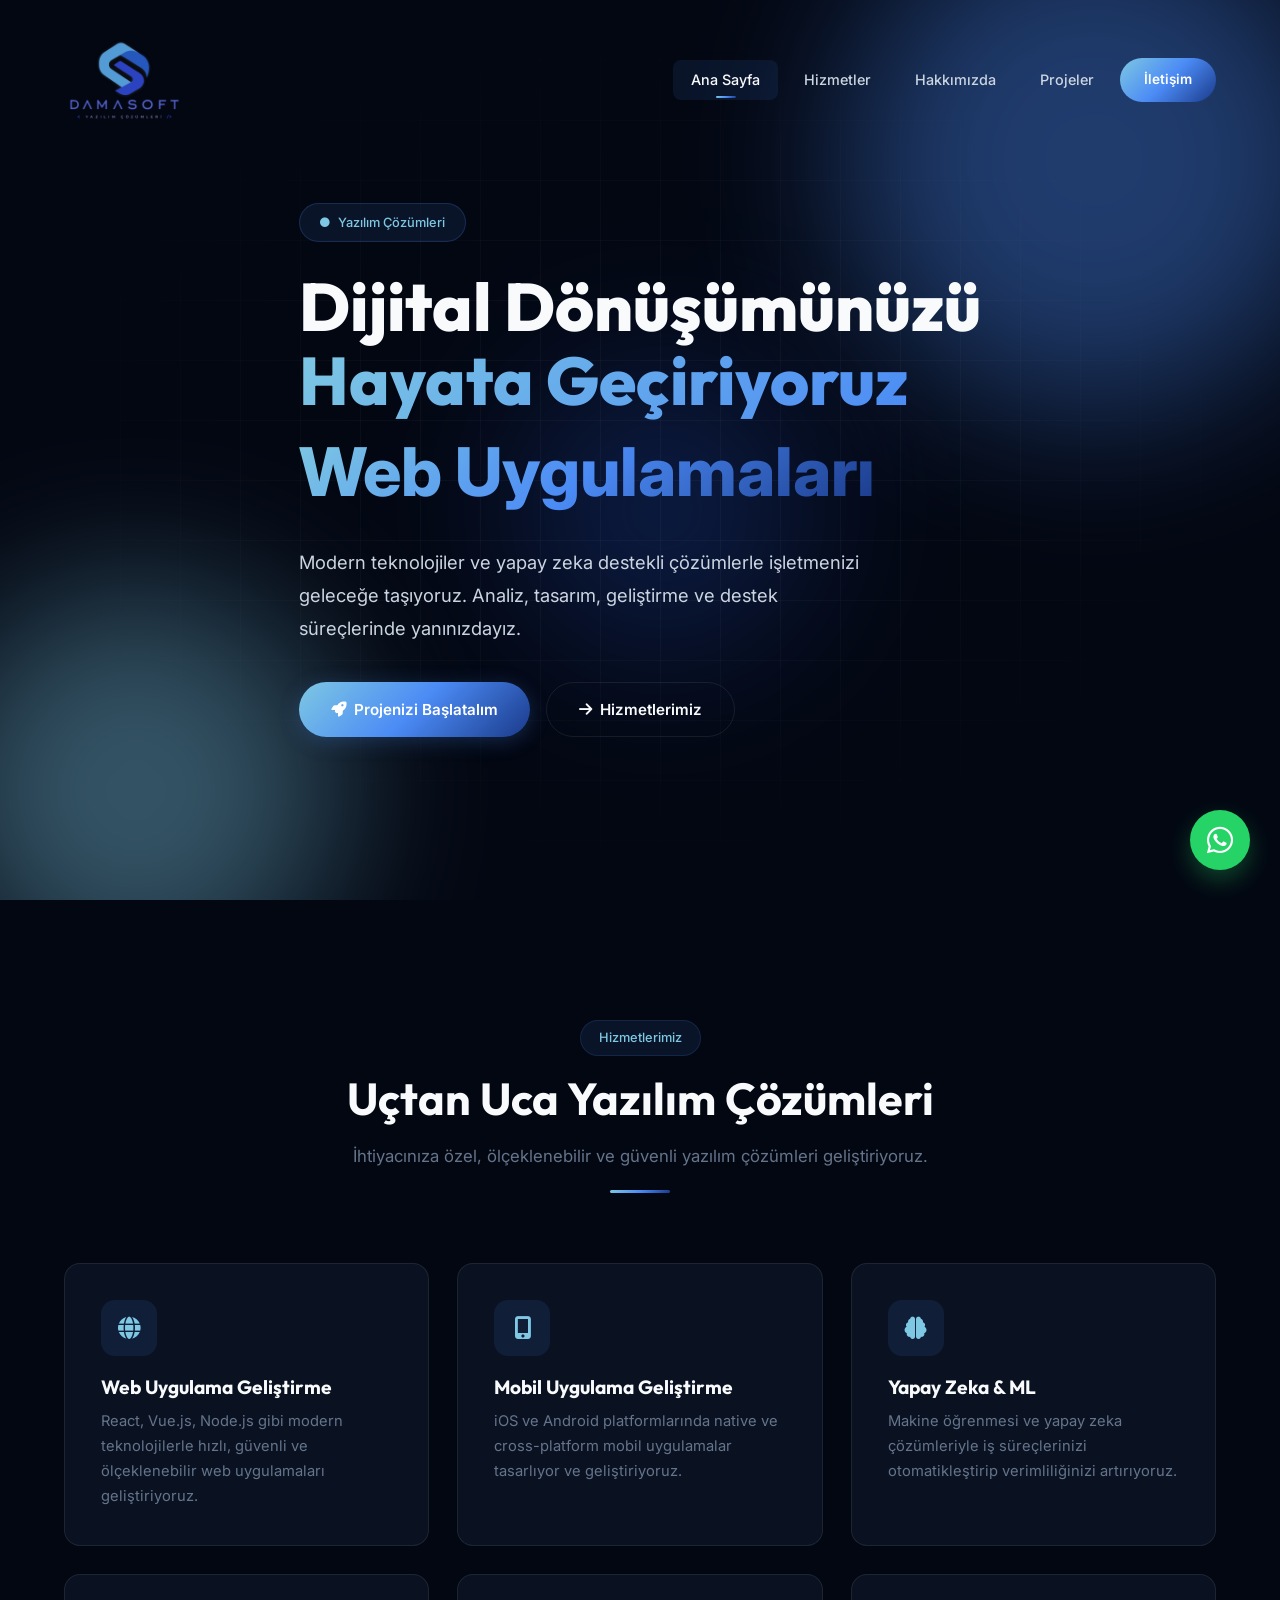
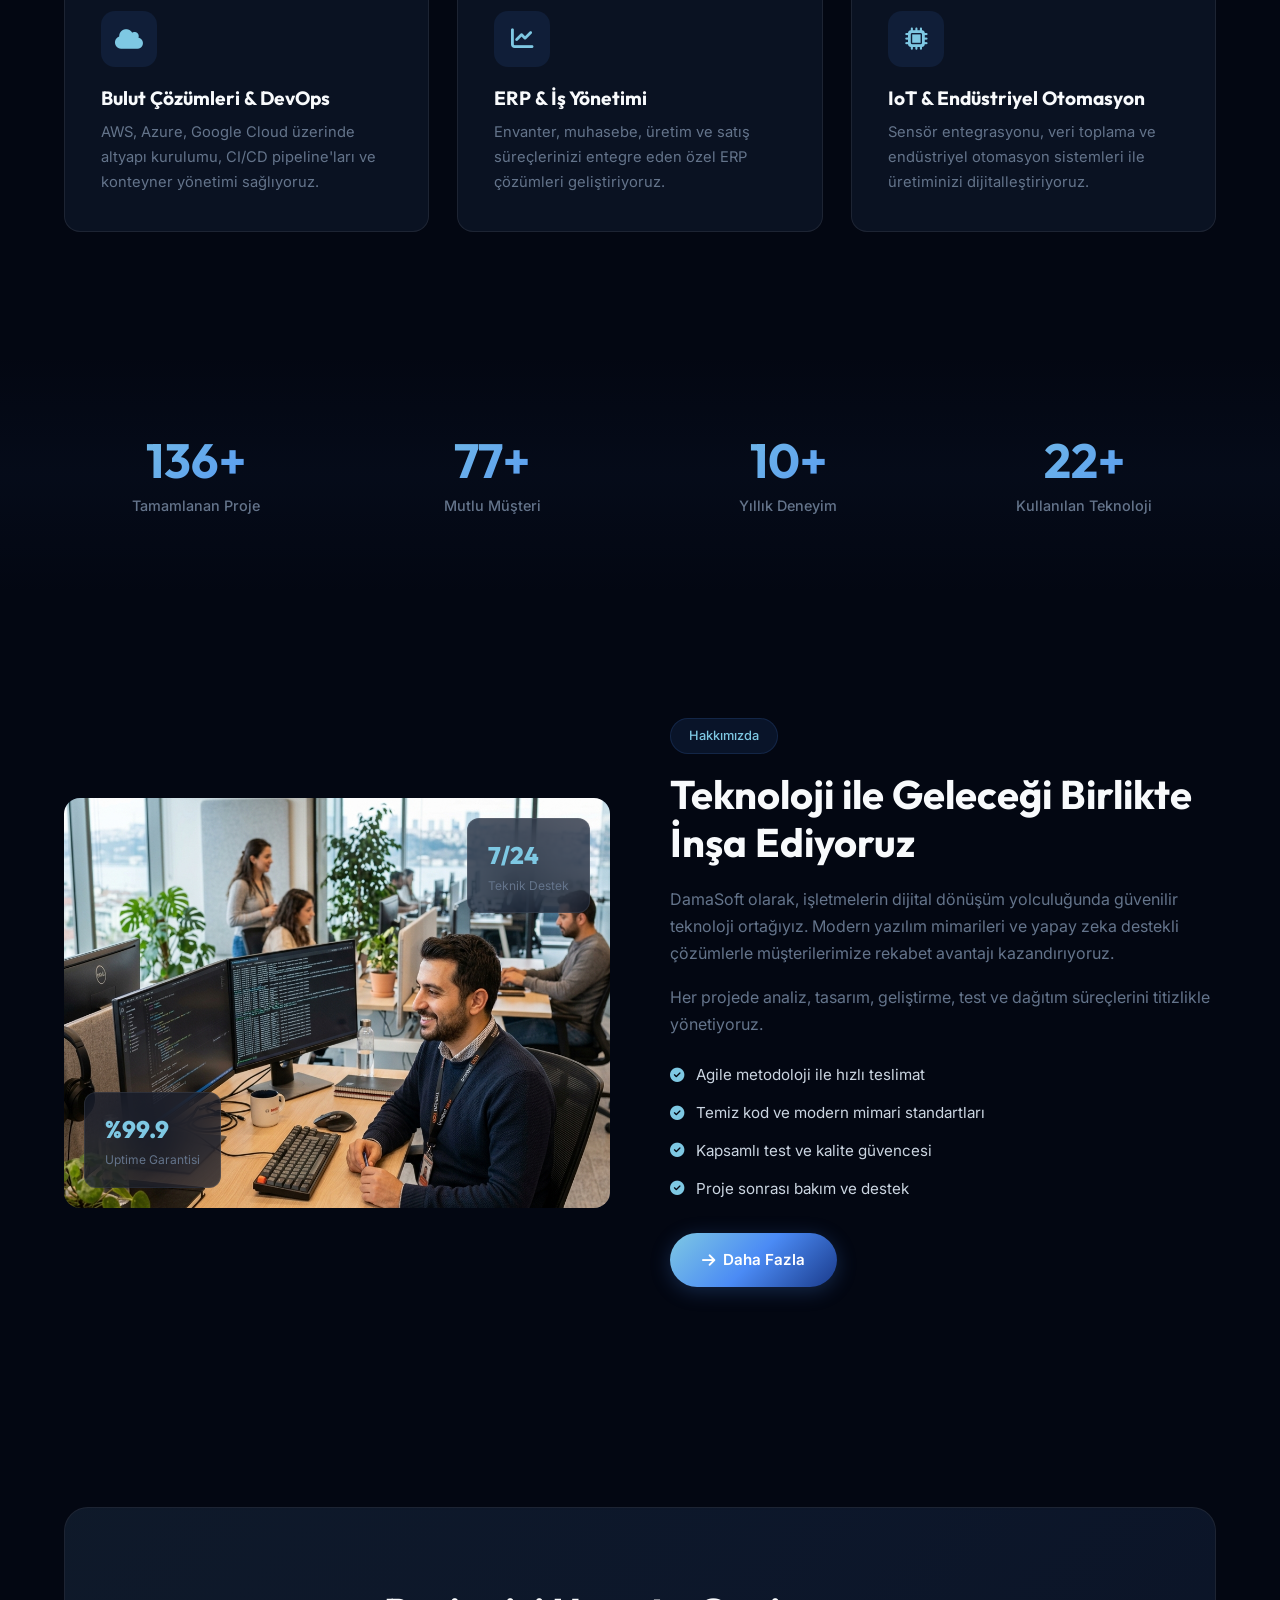
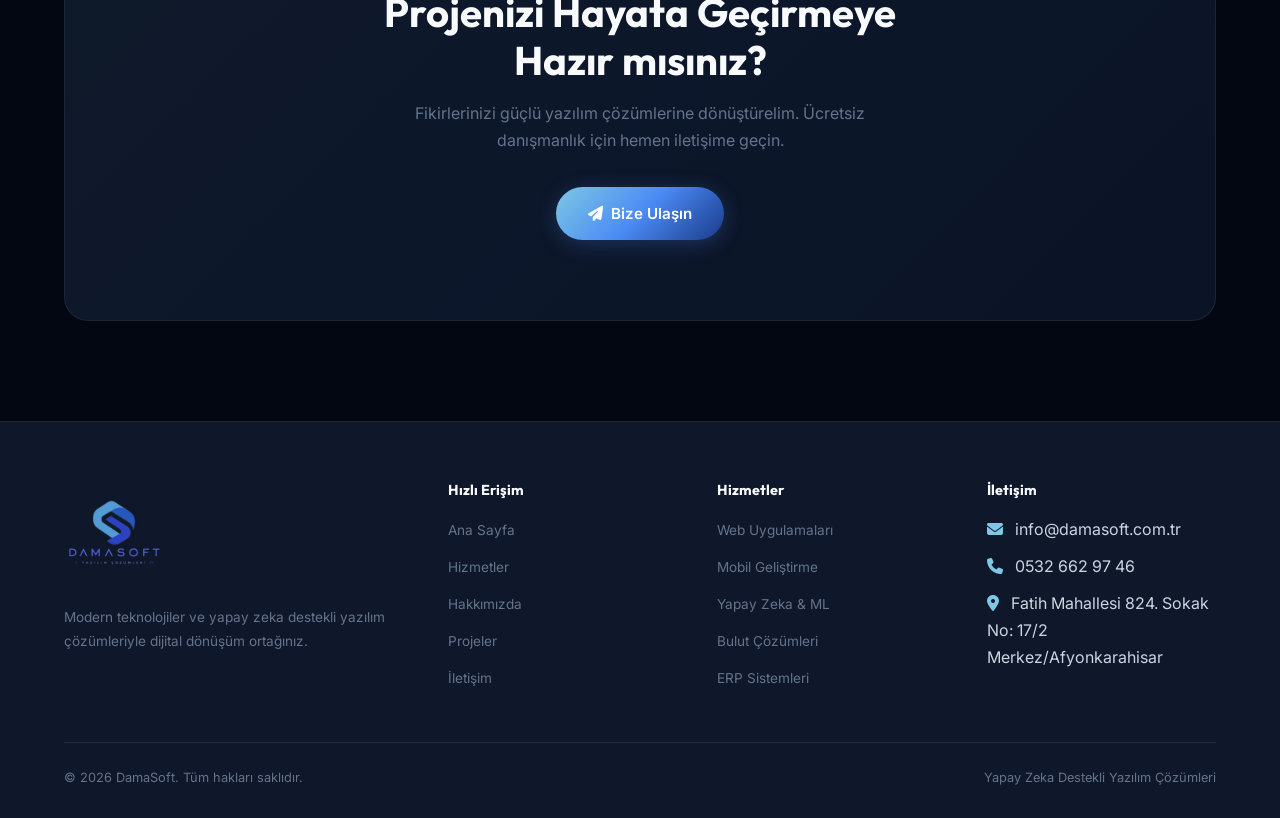
==== index.html @ 5e9725b7 "Initial commit: DamaSoft Website" ====
<!DOCTYPE html>
<html lang="tr">
<head>
  <meta charset="UTF-8">
  <meta name="viewport" content="width=device-width, initial-scale=1.0">
  <title>DamaSoft - Yazılım Çözümleri | Dijital Dönüşüm Ortağınız</title>
  <meta name="description" content="DamaSoft, web uygulamaları, mobil çözümler, yapay zeka ve bulut sistemleri alanlarında profesyonel yazılım hizmetleri sunar.">
  <meta property="og:title" content="DamaSoft - Yazılım Çözümleri">
  <meta property="og:description" content="Dijital dönüşümünüzü güçlü yazılım çözümleriyle hayata geçiriyoruz.">
  <meta property="og:type" content="website">
  <meta property="og:url" content="https://www.damasoft.com.tr">
  <link rel="icon" href="assets/img/logo.png" type="image/png">
  <link rel="stylesheet" href="https://cdnjs.cloudflare.com/ajax/libs/font-awesome/6.5.0/css/all.min.css">
  <link rel="stylesheet" href="css/style.css">
</head>
<body>

<!-- Preloader -->
<div class="preloader">
  <img src="assets/img/logo.png" alt="DamaSoft">
</div>

<!-- Navbar -->
<nav class="navbar" id="navbar">
  <div class="nav-container">
    <a href="index.html" class="nav-logo"><img src="assets/img/logo.png" alt="DamaSoft Logo"></a>
    <div class="nav-menu" id="nav-menu">
      <a href="index.html" class="nav-link active">Ana Sayfa</a>
      <a href="hizmetler.html" class="nav-link">Hizmetler</a>
      <a href="hakkimizda.html" class="nav-link">Hakkımızda</a>
      <a href="projeler.html" class="nav-link">Projeler</a>
      <a href="iletisim.html" class="nav-link nav-cta">İletişim</a>
    </div>
    <button class="nav-toggle" id="nav-toggle" aria-label="Menü"><span></span><span></span><span></span></button>
  </div>
</nav>

<!-- Hero Section -->
<section class="hero" id="hero">
  <div class="hero-bg">
    <div class="hero-orb hero-orb-1"></div>
    <div class="hero-orb hero-orb-2"></div>
    <div class="hero-orb hero-orb-3"></div>
    <div class="hero-grid"></div>
  </div>
  <div class="container">
    <div class="hero-content">
      <div class="hero-badge"><i class="fas fa-circle"></i> Yazılım Çözümleri</div>
      <h1>Dijital Dönüşümünüzü<br><span class="gradient-text">Hayata Geçiriyoruz</span></h1>
      <div class="typing-wrapper">
        <span class="typing-text"></span><span style="border-right:2px solid var(--brand-200);animation:blink 1s infinite;padding-right:2px"></span>
      </div>
      <p>Modern teknolojiler ve yapay zeka destekli çözümlerle işletmenizi geleceğe taşıyoruz. Analiz, tasarım, geliştirme ve destek süreçlerinde yanınızdayız.</p>
      <div class="hero-buttons">
        <a href="iletisim.html" class="btn btn-primary"><i class="fas fa-rocket"></i> Projenizi Başlatalım</a>
        <a href="hizmetler.html" class="btn btn-outline"><i class="fas fa-arrow-right"></i> Hizmetlerimiz</a>
      </div>
    </div>
  </div>
</section>

<!-- Services Section -->
<section class="section" id="services">
  <div class="container">
    <div class="section-header reveal">
      <span class="section-badge">Hizmetlerimiz</span>
      <h2>Uçtan Uca Yazılım Çözümleri</h2>
      <p>İhtiyacınıza özel, ölçeklenebilir ve güvenli yazılım çözümleri geliştiriyoruz.</p>
      <div class="section-line"></div>
    </div>
    <div class="services-grid">
      <div class="card reveal stagger-1">
        <div class="card-icon"><i class="fas fa-globe"></i></div>
        <h3>Web Uygulama Geliştirme</h3>
        <p>React, Vue.js, Node.js gibi modern teknolojilerle hızlı, güvenli ve ölçeklenebilir web uygulamaları geliştiriyoruz.</p>
      </div>
      <div class="card reveal stagger-2">
        <div class="card-icon"><i class="fas fa-mobile-alt"></i></div>
        <h3>Mobil Uygulama Geliştirme</h3>
        <p>iOS ve Android platformlarında native ve cross-platform mobil uygulamalar tasarlıyor ve geliştiriyoruz.</p>
      </div>
      <div class="card reveal stagger-3">
        <div class="card-icon"><i class="fas fa-brain"></i></div>
        <h3>Yapay Zeka & ML</h3>
        <p>Makine öğrenmesi ve yapay zeka çözümleriyle iş süreçlerinizi otomatikleştirip verimliliğinizi artırıyoruz.</p>
      </div>
      <div class="card reveal stagger-4">
        <div class="card-icon"><i class="fas fa-cloud"></i></div>
        <h3>Bulut Çözümleri & DevOps</h3>
        <p>AWS, Azure, Google Cloud üzerinde altyapı kurulumu, CI/CD pipeline'ları ve konteyner yönetimi sağlıyoruz.</p>
      </div>
      <div class="card reveal stagger-5">
        <div class="card-icon"><i class="fas fa-chart-line"></i></div>
        <h3>ERP & İş Yönetimi</h3>
        <p>Envanter, muhasebe, üretim ve satış süreçlerinizi entegre eden özel ERP çözümleri geliştiriyoruz.</p>
      </div>
      <div class="card reveal stagger-6">
        <div class="card-icon"><i class="fas fa-microchip"></i></div>
        <h3>IoT & Endüstriyel Otomasyon</h3>
        <p>Sensör entegrasyonu, veri toplama ve endüstriyel otomasyon sistemleri ile üretiminizi dijitalleştiriyoruz.</p>
      </div>
    </div>
  </div>
</section>

<!-- Stats Section -->
<section class="stats" id="stats">
  <div class="container">
    <div class="stats-grid">
      <div class="stat-item reveal stagger-1">
        <h3 data-count="150" data-suffix="+">0</h3>
        <p>Tamamlanan Proje</p>
      </div>
      <div class="stat-item reveal stagger-2">
        <h3 data-count="85" data-suffix="+">0</h3>
        <p>Mutlu Müşteri</p>
      </div>
      <div class="stat-item reveal stagger-3">
        <h3 data-count="12" data-suffix="+">0</h3>
        <p>Yıllık Deneyim</p>
      </div>
      <div class="stat-item reveal stagger-4">
        <h3 data-count="25" data-suffix="+">0</h3>
        <p>Kullanılan Teknoloji</p>
      </div>
    </div>
  </div>
</section>

<!-- About Preview -->
<section class="section" id="about-preview">
  <div class="container">
    <div class="about-preview">
      <div class="about-image reveal-left">
        <div class="about-image-inner"></div>
        <div class="float-card fc1">
          <div class="fc-number">%99.9</div>
          <div class="fc-label">Uptime Garantisi</div>
        </div>
        <div class="float-card fc2">
          <div class="fc-number">7/24</div>
          <div class="fc-label">Teknik Destek</div>
        </div>
      </div>
      <div class="about-content reveal-right">
        <span class="section-badge">Hakkımızda</span>
        <h2>Teknoloji ile Geleceği Birlikte İnşa Ediyoruz</h2>
        <p>DamaSoft olarak, işletmelerin dijital dönüşüm yolculuğunda güvenilir teknoloji ortağıyız. Modern yazılım mimarileri ve yapay zeka destekli çözümlerle müşterilerimize rekabet avantajı kazandırıyoruz.</p>
        <p>Her projede analiz, tasarım, geliştirme, test ve dağıtım süreçlerini titizlikle yönetiyoruz.</p>
        <div class="about-features">
          <div class="about-feature"><i class="fas fa-check-circle"></i> Agile metodoloji ile hızlı teslimat</div>
          <div class="about-feature"><i class="fas fa-check-circle"></i> Temiz kod ve modern mimari standartları</div>
          <div class="about-feature"><i class="fas fa-check-circle"></i> Kapsamlı test ve kalite güvencesi</div>
          <div class="about-feature"><i class="fas fa-check-circle"></i> Proje sonrası bakım ve destek</div>
        </div>
        <a href="hakkimizda.html" class="btn btn-primary"><i class="fas fa-arrow-right"></i> Daha Fazla</a>
      </div>
    </div>
  </div>
</section>

<!-- CTA Section -->
<section class="cta-section">
  <div class="container">
    <div class="cta-box reveal-scale">
      <h2>Projenizi Hayata Geçirmeye<br><span class="gradient-text">Hazır mısınız?</span></h2>
      <p>Fikirlerinizi güçlü yazılım çözümlerine dönüştürelim. Ücretsiz danışmanlık için hemen iletişime geçin.</p>
      <a href="iletisim.html" class="btn btn-primary"><i class="fas fa-paper-plane"></i> Bize Ulaşın</a>
    </div>
  </div>
</section>

<!-- Footer -->
<footer class="footer">
  <div class="container">
    <div class="footer-grid">
      <div class="footer-brand">
        <img src="assets/img/logo.png" alt="DamaSoft Logo">
        <p>Modern teknolojiler ve yapay zeka destekli yazılım çözümleriyle dijital dönüşüm ortağınız.</p>

      </div>
      <div>
        <h4>Hızlı Erişim</h4>
        <ul class="footer-links">
          <li><a href="index.html">Ana Sayfa</a></li>
          <li><a href="hizmetler.html">Hizmetler</a></li>
          <li><a href="hakkimizda.html">Hakkımızda</a></li>
          <li><a href="projeler.html">Projeler</a></li>
          <li><a href="iletisim.html">İletişim</a></li>
        </ul>
      </div>
      <div>
        <h4>Hizmetler</h4>
        <ul class="footer-links">
          <li><a href="hizmetler.html">Web Uygulamaları</a></li>
          <li><a href="hizmetler.html">Mobil Geliştirme</a></li>
          <li><a href="hizmetler.html">Yapay Zeka & ML</a></li>
          <li><a href="hizmetler.html">Bulut Çözümleri</a></li>
          <li><a href="hizmetler.html">ERP Sistemleri</a></li>
        </ul>
      </div>
      <div>
        <h4>İletişim</h4>
        <ul class="footer-links">
          <li><i class="fas fa-envelope" style="margin-right:8px;color:var(--brand-200)"></i> info@damasoft.com.tr</li>
          <li><i class="fas fa-phone" style="margin-right:8px;color:var(--brand-200)"></i> 0532 662 97 46</li>
          <li><i class="fas fa-map-marker-alt" style="margin-right:8px;color:var(--brand-200)"></i> Fatih Mahallesi 824. Sokak No: 17/2 Merkez/Afyonkarahisar</li>
        </ul>
      </div>
    </div>
    <div class="footer-bottom">
      <span>&copy; 2026 DamaSoft. Tüm hakları saklıdır.</span>
      <span>Yapay Zeka Destekli Yazılım Çözümleri</span>
    </div>
  </div>
</footer>

<a href="https://wa.me/905326629746" class="whatsapp-float" target="_blank" aria-label="WhatsApp üzerinden iletişime geçin"><i class="fab fa-whatsapp"></i></a>
<script src="js/main.js"></script>
</body>
</html>
---- css/style.css ----
@import url('variables.css');

/* === PRELOADER === */
.preloader{position:fixed;inset:0;background:var(--bg-body);z-index:9999;display:flex;align-items:center;justify-content:center;transition:opacity .6s,visibility .6s}
.preloader.hidden{opacity:0;visibility:hidden}
.preloader img{width:200px;animation:pulse 1.5s ease infinite}

/* === NAVBAR === */
.navbar{position:fixed;top:0;left:0;width:100%;z-index:1000;padding:20px 0;transition:all .4s var(--ease)}
.navbar.scrolled{padding:10px 0;background:rgba(3,7,18,.85);backdrop-filter:blur(20px);border-bottom:1px solid var(--glass-border)}
.navbar.scrolled .nav-logo img{height:60px}
.nav-container{max-width:1200px;margin:0 auto;padding:0 24px;display:flex;align-items:center;justify-content:space-between}
.nav-logo img{height:120px;transition:all .4s var(--ease)}
.nav-logo img:hover{transform:scale(1.05)}
.nav-menu{display:flex;align-items:center;gap:8px}
.nav-link{position:relative;padding:8px 18px;font-size:.9rem;font-weight:500;color:var(--text-body);border-radius:8px;transition:all .3s}
.nav-link:hover,.nav-link.active{color:var(--text-heading);background:rgba(75,139,245,.1)}
.nav-link.active::after{content:'';position:absolute;bottom:2px;left:50%;transform:translateX(-50%);width:20px;height:2px;background:var(--gradient-brand);border-radius:2px}
.nav-cta{padding:10px 24px;background:var(--gradient-brand);color:#fff!important;border-radius:50px;font-weight:600;font-size:.85rem;transition:transform .3s,box-shadow .3s}
.nav-cta:hover{transform:translateY(-2px);box-shadow:0 8px 30px rgba(75,139,245,.3)}
.nav-toggle{display:none;flex-direction:column;gap:5px;background:none;border:none;cursor:pointer;padding:5px}
.nav-toggle span{width:24px;height:2px;background:var(--text-heading);border-radius:2px;transition:all .3s}

/* === HERO === */
.hero{position:relative;min-height:100vh;display:flex;align-items:center;overflow:hidden;padding:120px 0 80px}
.hero-bg{position:absolute;inset:0;overflow:hidden}
.hero-orb{position:absolute;border-radius:50%;filter:blur(80px);opacity:.4;animation:float 8s ease-in-out infinite}
.hero-orb-1{width:500px;height:500px;background:var(--brand-300);top:-10%;right:-5%;animation-delay:0s}
.hero-orb-2{width:400px;height:400px;background:var(--brand-200);bottom:-10%;left:-5%;animation-delay:2s}
.hero-orb-3{width:300px;height:300px;background:var(--brand-500);top:40%;left:40%;animation-delay:4s}
.hero-grid{position:absolute;inset:0;background-image:linear-gradient(rgba(255,255,255,.03) 1px,transparent 1px),linear-gradient(90deg,rgba(255,255,255,.03) 1px,transparent 1px);background-size:60px 60px;mask-image:radial-gradient(ellipse at center,black 30%,transparent 70%)}
.hero-content{position:relative;z-index:2;max-width:750px}
.hero-badge{display:inline-flex;align-items:center;gap:8px;padding:8px 20px;background:rgba(75,139,245,.1);border:1px solid rgba(75,139,245,.2);border-radius:50px;font-size:.8rem;font-weight:500;color:var(--brand-200);margin-bottom:28px}
.hero-badge i{font-size:.6rem;animation:pulse 2s infinite}
.hero h1{font-size:clamp(2.5rem,5.5vw,4.2rem);font-weight:800;margin-bottom:10px;line-height:1.1}
.hero h1 .gradient-text{background:var(--gradient-text);-webkit-background-clip:text;-webkit-text-fill-color:transparent;background-clip:text}
.hero .typing-wrapper{min-height:clamp(3.5rem,8vw,5.5rem);margin-bottom:30px;display:flex;align-items:center}
.hero .typing-text{font-size:clamp(2.2rem,5.5vw,4.2rem);font-weight:800;background:var(--gradient-brand);-webkit-background-clip:text;-webkit-text-fill-color:transparent;background-clip:text;line-height:1.2}
.hero p{font-size:1.15rem;color:var(--text-body);max-width:560px;margin-bottom:36px;line-height:1.8}
.hero-buttons{display:flex;gap:16px;flex-wrap:wrap}

/* === BUTTONS === */
.btn{display:inline-flex;align-items:center;gap:8px;padding:14px 32px;border-radius:50px;font-weight:600;font-size:.95rem;border:none;cursor:pointer;transition:all .4s var(--ease);font-family:var(--font-body)}
.btn-primary{background:var(--gradient-brand);color:#fff;box-shadow:0 4px 20px rgba(75,139,245,.25)}
.btn-primary:hover{transform:translateY(-3px);box-shadow:0 8px 35px rgba(75,139,245,.4);color:#fff}
.btn-outline{background:transparent;color:var(--text-heading);border:1px solid var(--glass-border)}
.btn-outline:hover{background:rgba(255,255,255,.05);transform:translateY(-3px);color:var(--text-heading)}

/* === SECTIONS === */
.section{padding:120px 0;position:relative}
.section-header{text-align:center;max-width:650px;margin:0 auto 70px}
.section-badge{display:inline-block;padding:6px 18px;background:rgba(75,139,245,.1);border:1px solid rgba(75,139,245,.15);border-radius:50px;font-size:.8rem;font-weight:500;color:var(--brand-200);margin-bottom:16px}
.section-header h2{font-size:clamp(2rem,4vw,2.8rem);margin-bottom:16px}
.section-header p{color:var(--text-muted);font-size:1.05rem}
.section-line{width:60px;height:3px;background:var(--gradient-brand);border-radius:3px;margin:20px auto 0}

/* === CARDS === */
.card{background:var(--bg-card);border:1px solid var(--glass-border);border-radius:var(--radius);padding:36px;transition:all .5s var(--ease);position:relative;overflow:hidden}
.card::before{content:'';position:absolute;inset:0;background:var(--gradient-brand);opacity:0;transition:opacity .5s}
.card:hover{transform:translateY(-8px);border-color:rgba(75,139,245,.2);box-shadow:0 20px 60px rgba(0,0,0,.3)}
.card:hover::before{opacity:.03}
.card-icon{width:56px;height:56px;border-radius:14px;background:rgba(75,139,245,.1);display:flex;align-items:center;justify-content:center;font-size:1.4rem;color:var(--brand-200);margin-bottom:20px;position:relative;z-index:1}
.card h3{font-size:1.2rem;margin-bottom:10px;position:relative;z-index:1}
.card p{color:var(--text-muted);font-size:.92rem;position:relative;z-index:1;line-height:1.7}

/* === SERVICES GRID === */
.services-grid{display:grid;grid-template-columns:repeat(3,1fr);gap:28px}

/* === STATS === */
.stats{padding:80px 0;position:relative}
.stats::before{content:'';position:absolute;inset:0;background:linear-gradient(180deg,transparent,rgba(75,139,245,.03),transparent)}
.stats-grid{display:grid;grid-template-columns:repeat(4,1fr);gap:32px;text-align:center}
.stat-item h3{font-size:clamp(2rem,4vw,3rem);background:var(--gradient-text);-webkit-background-clip:text;-webkit-text-fill-color:transparent;background-clip:text;margin-bottom:4px}
.stat-item p{color:var(--text-muted);font-size:.9rem;font-weight:500}

/* === ABOUT PREVIEW === */
.about-preview{display:grid;grid-template-columns:1fr 1fr;gap:60px;align-items:center}
.about-image{position:relative;border-radius:var(--radius);overflow:hidden;aspect-ratio:4/3;background:var(--bg-surface)}
.about-image-inner{width:100%;height:100%;background:url('../assets/img/about.png') no-repeat center center;background-size:cover;opacity:1;position:absolute;inset:0}
.about-image .float-card{position:absolute;background:var(--bg-card);backdrop-filter:blur(20px);border:1px solid var(--glass-border);border-radius:12px;padding:16px 20px}
.about-image .float-card.fc1{bottom:20px;left:20px;animation:float 6s ease-in-out infinite}
.about-image .float-card.fc2{top:20px;right:20px;animation:float 6s ease-in-out infinite 2s}
.float-card .fc-number{font-size:1.5rem;font-weight:800;color:var(--brand-200);font-family:var(--font-display)}
.float-card .fc-label{font-size:.75rem;color:var(--text-muted)}
.about-content h2{font-size:clamp(1.8rem,3.5vw,2.5rem);margin-bottom:20px}
.about-content p{margin-bottom:16px;color:var(--text-muted)}
.about-features{display:flex;flex-direction:column;gap:12px;margin:24px 0 32px}
.about-feature{display:flex;align-items:center;gap:12px;color:var(--text-body);font-size:.95rem}
.about-feature i{color:var(--brand-200);font-size:.9rem}

/* === CTA SECTION === */
.cta-section{padding:100px 0;text-align:center;position:relative}
.cta-box{background:var(--bg-card);border:1px solid var(--glass-border);border-radius:24px;padding:80px 40px;position:relative;overflow:hidden}
.cta-box::before{content:'';position:absolute;inset:0;background:var(--gradient-brand);opacity:.04}
.cta-box h2{font-size:clamp(1.8rem,3.5vw,2.5rem);margin-bottom:16px;position:relative;z-index:1}
.cta-box p{color:var(--text-muted);max-width:500px;margin:0 auto 32px;position:relative;z-index:1}
.cta-box .btn{position:relative;z-index:1}

/* === PAGE HERO === */
.page-hero{padding:160px 0 80px;text-align:center;position:relative;overflow:hidden}
.page-hero::before{content:'';position:absolute;inset:0;background:radial-gradient(ellipse at top,rgba(75,139,245,.08),transparent 60%)}
.page-hero h1{font-size:clamp(2.2rem,4.5vw,3.2rem);margin-bottom:16px}
.page-hero p{color:var(--text-muted);font-size:1.1rem;max-width:550px;margin:0 auto}
.breadcrumb{display:flex;align-items:center;justify-content:center;gap:8px;margin-bottom:24px;font-size:.85rem;color:var(--text-muted)}
.breadcrumb a{color:var(--text-muted)}
.breadcrumb a:hover{color:var(--brand-200)}

/* === SERVICE DETAIL === */
.service-detail{display:grid;grid-template-columns:1fr 1fr;gap:60px;align-items:center;padding:60px 0}
.service-detail:nth-child(even){direction:rtl}
.service-detail:nth-child(even)>*{direction:ltr}
.service-detail-content h3{font-size:1.6rem;margin-bottom:12px}
.service-detail-content p{color:var(--text-muted);margin-bottom:20px}
.service-detail-visual{aspect-ratio:4/3;background:var(--bg-card);border:1px solid var(--glass-border);border-radius:var(--radius);position:relative;overflow:hidden;display:flex;align-items:center;justify-content:center}
.service-detail-visual i{font-size:4rem;color:var(--brand-300);opacity:.3}
.service-detail-visual::before{content:'';position:absolute;inset:0;background:var(--gradient-brand);opacity:.03}
.tech-tags{display:flex;flex-wrap:wrap;gap:8px;margin-top:16px}
.tech-tag{padding:4px 14px;background:rgba(75,139,245,.08);border:1px solid rgba(75,139,245,.12);border-radius:50px;font-size:.78rem;color:var(--brand-200)}

/* === PROCESS === */
.process-grid{display:grid;grid-template-columns:repeat(4,1fr);gap:24px;margin-top:50px}
.process-step{text-align:center;position:relative;padding:30px 20px}
.process-step::after{content:'→';position:absolute;right:-16px;top:45px;font-size:1.5rem;color:var(--brand-300);opacity:.3}
.process-step:last-child::after{display:none}
.process-number{width:50px;height:50px;border-radius:50%;background:rgba(75,139,245,.1);border:1px solid rgba(75,139,245,.2);display:flex;align-items:center;justify-content:center;font-size:1.1rem;font-weight:700;color:var(--brand-200);margin:0 auto 16px;font-family:var(--font-display)}
.process-step h4{font-size:1rem;margin-bottom:8px}
.process-step p{font-size:.82rem;color:var(--text-muted)}

/* === PROJECTS === */
.project-filters{display:flex;justify-content:center;gap:8px;margin-bottom:50px;flex-wrap:wrap}
.filter-btn{padding:8px 22px;border:1px solid var(--glass-border);border-radius:50px;background:transparent;color:var(--text-muted);font-size:.85rem;cursor:pointer;transition:all .3s;font-family:var(--font-body)}
.filter-btn:hover,.filter-btn.active{background:rgba(75,139,245,.1);border-color:rgba(75,139,245,.2);color:var(--brand-200)}
.projects-grid{display:grid;grid-template-columns:repeat(3,1fr);gap:28px}
.project-card{background:var(--bg-card);border:1px solid var(--glass-border);border-radius:var(--radius);overflow:hidden;transition:all .5s var(--ease)}
.project-card:hover{transform:translateY(-8px);box-shadow:0 20px 60px rgba(0,0,0,.3)}
.project-thumb{aspect-ratio:16/10;background:var(--bg-surface);position:relative;overflow:hidden;display:flex;align-items:center;justify-content:center}
.project-thumb i{font-size:3rem;color:var(--brand-300);opacity:.2}
.project-thumb::before{content:'';position:absolute;inset:0;background:var(--gradient-brand);opacity:.05}
.project-info{padding:24px}
.project-info h3{font-size:1.05rem;margin-bottom:8px}
.project-info p{font-size:.85rem;color:var(--text-muted);margin-bottom:14px}
.project-tags{display:flex;flex-wrap:wrap;gap:6px}
.project-tag{padding:3px 10px;background:rgba(75,139,245,.08);border-radius:50px;font-size:.7rem;color:var(--brand-200)}

/* === VALUES === */
.values-grid{display:grid;grid-template-columns:repeat(3,1fr);gap:28px}

/* === TEAM === */
.team-grid{display:grid;grid-template-columns:repeat(3,1fr);gap:28px}
.team-card{text-align:center;padding:40px 24px}
.team-avatar{width:90px;height:90px;border-radius:50%;background:var(--gradient-brand);margin:0 auto 16px;display:flex;align-items:center;justify-content:center;font-size:2rem;color:#fff;font-weight:700;font-family:var(--font-display)}
.team-card h3{font-size:1.05rem;margin-bottom:4px}
.team-card .role{color:var(--brand-200);font-size:.82rem;margin-bottom:12px}
.team-card p{font-size:.85rem;color:var(--text-muted)}

/* === CONTACT === */
.contact-layout{display:grid;grid-template-columns:1fr 1.2fr;gap:50px;align-items:start}
.contact-info-card{padding:20px;display:flex;align-items:center;gap:16px;background:var(--bg-card);border:1px solid var(--glass-border);border-radius:12px;margin-bottom:16px;transition:all .3s}
.contact-info-card:hover{border-color:rgba(75,139,245,.2)}
.contact-info-card .icon{width:46px;height:46px;border-radius:12px;background:rgba(75,139,245,.1);display:flex;align-items:center;justify-content:center;color:var(--brand-200);font-size:1.1rem}
.contact-info-card h4{font-size:.9rem;margin-bottom:2px}
.contact-info-card p{font-size:.85rem;color:var(--text-muted)}
.contact-form{background:var(--bg-card);border:1px solid var(--glass-border);border-radius:var(--radius);padding:40px}
.form-group{margin-bottom:20px}
.form-group label{display:block;font-size:.85rem;font-weight:500;margin-bottom:8px;color:var(--text-body)}
.form-group input,.form-group textarea,.form-group select{width:100%;padding:14px 18px;background:rgba(255,255,255,.03);border:1px solid var(--glass-border);border-radius:10px;color:var(--text-heading);font-family:var(--font-body);font-size:.9rem;transition:border-color .3s;outline:none}
.form-group input:focus,.form-group textarea:focus,.form-group select:focus{border-color:var(--brand-300)}
.form-group textarea{min-height:140px;resize:vertical}
.form-row{display:grid;grid-template-columns:1fr 1fr;gap:20px}
.form-group select option{background:var(--bg-surface);color:var(--text-body)}
.social-links{display:flex;gap:12px;margin-top:24px}
.social-link{width:42px;height:42px;border-radius:10px;background:rgba(75,139,245,.1);border:1px solid var(--glass-border);display:flex;align-items:center;justify-content:center;color:var(--brand-200);transition:all .3s}
.social-link:hover{background:rgba(75,139,245,.2);transform:translateY(-3px);color:var(--brand-200)}

/* === FOOTER === */
.footer{background:var(--bg-surface);border-top:1px solid var(--glass-border);padding:60px 0 30px}
.footer-grid{display:grid;grid-template-columns:1.5fr 1fr 1fr 1fr;gap:40px;margin-bottom:40px}
.footer-brand img{height:100px;margin-bottom:24px}
.footer-brand p{font-size:.85rem;color:var(--text-muted);margin-bottom:16px}
.footer h4{font-size:.9rem;margin-bottom:16px;color:var(--text-heading)}
.footer-links{list-style:none}
.footer-links li{margin-bottom:10px}
.footer-links a{font-size:.85rem;color:var(--text-muted);transition:color .3s}
.footer-links a:hover{color:var(--brand-200)}
.footer-bottom{border-top:1px solid var(--glass-border);padding-top:24px;display:flex;justify-content:space-between;align-items:center;font-size:.8rem;color:var(--text-muted)}

/* === ANIMATIONS === */
@keyframes float{0%,100%{transform:translateY(0)}50%{transform:translateY(-20px)}}
@keyframes pulse{0%,100%{opacity:1}50%{opacity:.5}}
@keyframes fadeInUp{from{opacity:0;transform:translateY(40px)}to{opacity:1;transform:translateY(0)}}
@keyframes fadeInLeft{from{opacity:0;transform:translateX(-40px)}to{opacity:1;transform:translateX(0)}}
@keyframes fadeInRight{from{opacity:0;transform:translateX(40px)}to{opacity:1;transform:translateX(0)}}
@keyframes scaleIn{from{opacity:0;transform:scale(.9)}to{opacity:1;transform:scale(1)}}
@keyframes slideDown{from{opacity:0;transform:translateY(-20px)}to{opacity:1;transform:translateY(0)}}
@keyframes typing{from{width:0}to{width:100%}}
@keyframes blink{50%{border-color:transparent}}
@keyframes gradientShift{0%{background-position:0% 50%}50%{background-position:100% 50%}100%{background-position:0% 50%}}
@keyframes borderGlow{0%,100%{border-color:rgba(75,139,245,.1)}50%{border-color:rgba(75,139,245,.3)}}

.reveal{opacity:0;transform:translateY(40px);transition:all .8s var(--ease)}
.reveal.revealed{opacity:1;transform:translateY(0)}
.reveal-left{opacity:0;transform:translateX(-40px);transition:all .8s var(--ease)}
.reveal-left.revealed{opacity:1;transform:translateX(0)}
.reveal-right{opacity:0;transform:translateX(40px);transition:all .8s var(--ease)}
.reveal-right.revealed{opacity:1;transform:translateX(0)}
.reveal-scale{opacity:0;transform:scale(.9);transition:all .8s var(--ease)}
.reveal-scale.revealed{opacity:1;transform:scale(1)}
.stagger-1{transition-delay:.1s}
.stagger-2{transition-delay:.2s}
.stagger-3{transition-delay:.3s}
.stagger-4{transition-delay:.4s}
.stagger-5{transition-delay:.5s}
.stagger-6{transition-delay:.6s}

/* === RESPONSIVE === */
@media(max-width:1024px){
  .services-grid,.values-grid,.team-grid{grid-template-columns:repeat(2,1fr)}
  .projects-grid{grid-template-columns:repeat(2,1fr)}
  .stats-grid{grid-template-columns:repeat(2,1fr);gap:40px}
  .about-preview,.service-detail,.contact-layout{grid-template-columns:1fr;gap:40px}
  .service-detail:nth-child(even){direction:ltr}
  .footer-grid{grid-template-columns:repeat(2,1fr)}
  .process-grid{grid-template-columns:repeat(2,1fr)}
  .process-step::after{display:none}
}
@media(max-width:768px){
  .nav-menu{position:fixed;top:0;right:-100%;width:280px;height:100vh;background:rgba(3,7,18,.95);backdrop-filter:blur(20px);flex-direction:column;padding:80px 30px 30px;transition:right .4s var(--ease);gap:4px;border-left:1px solid var(--glass-border)}
  .nav-menu.open{right:0}
  .nav-toggle{display:flex}
  .nav-toggle.open span:nth-child(1){transform:rotate(45deg) translate(5px,5px)}
  .nav-toggle.open span:nth-child(2){opacity:0}
  .nav-toggle.open span:nth-child(3){transform:rotate(-45deg) translate(5px,-5px)}
  .hero h1{font-size:2.2rem}
  .section{padding:80px 0}
  .services-grid,.values-grid,.team-grid,.projects-grid{grid-template-columns:1fr}
  .stats-grid{grid-template-columns:repeat(2,1fr)}
  .form-row{grid-template-columns:1fr}
  .hero-buttons{flex-direction:column;align-items:flex-start}
  .footer-grid{grid-template-columns:1fr}
  .footer-bottom{flex-direction:column;gap:12px;text-align:center}
  .process-grid{grid-template-columns:1fr}
  .cta-box{padding:50px 24px}
}

/* === WHATSAPP FLOAT === */
.whatsapp-float{position:fixed;bottom:30px;right:30px;width:60px;height:60px;background:#25d366;color:#fff;border-radius:50%;display:flex;align-items:center;justify-content:center;font-size:30px;box-shadow:0 10px 25px rgba(37,211,102,.3);z-index:999;transition:all .3s}
.whatsapp-float:hover{transform:scale(1.1);box-shadow:0 15px 30px rgba(37,211,102,.5)}
@media(max-width:768px){.whatsapp-float{bottom:20px;right:20px;width:50px;height:50px;font-size:25px}}
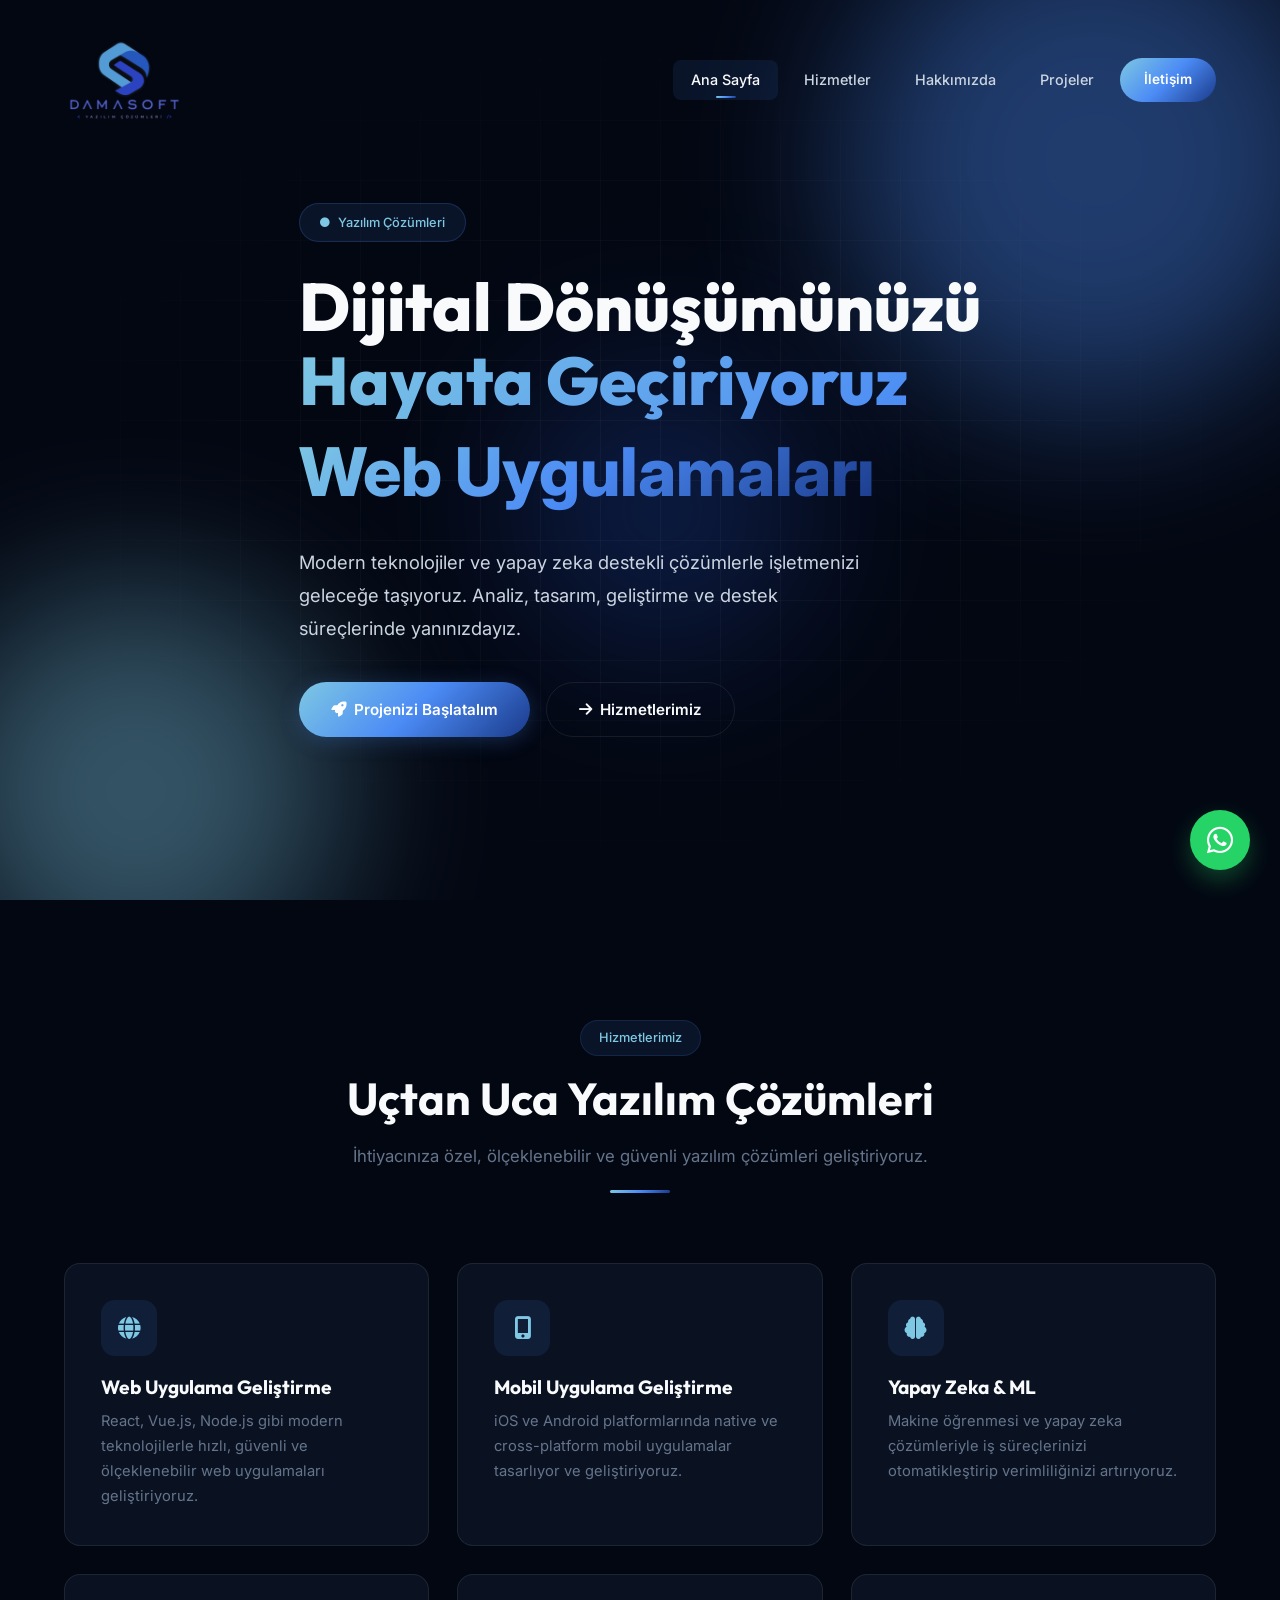
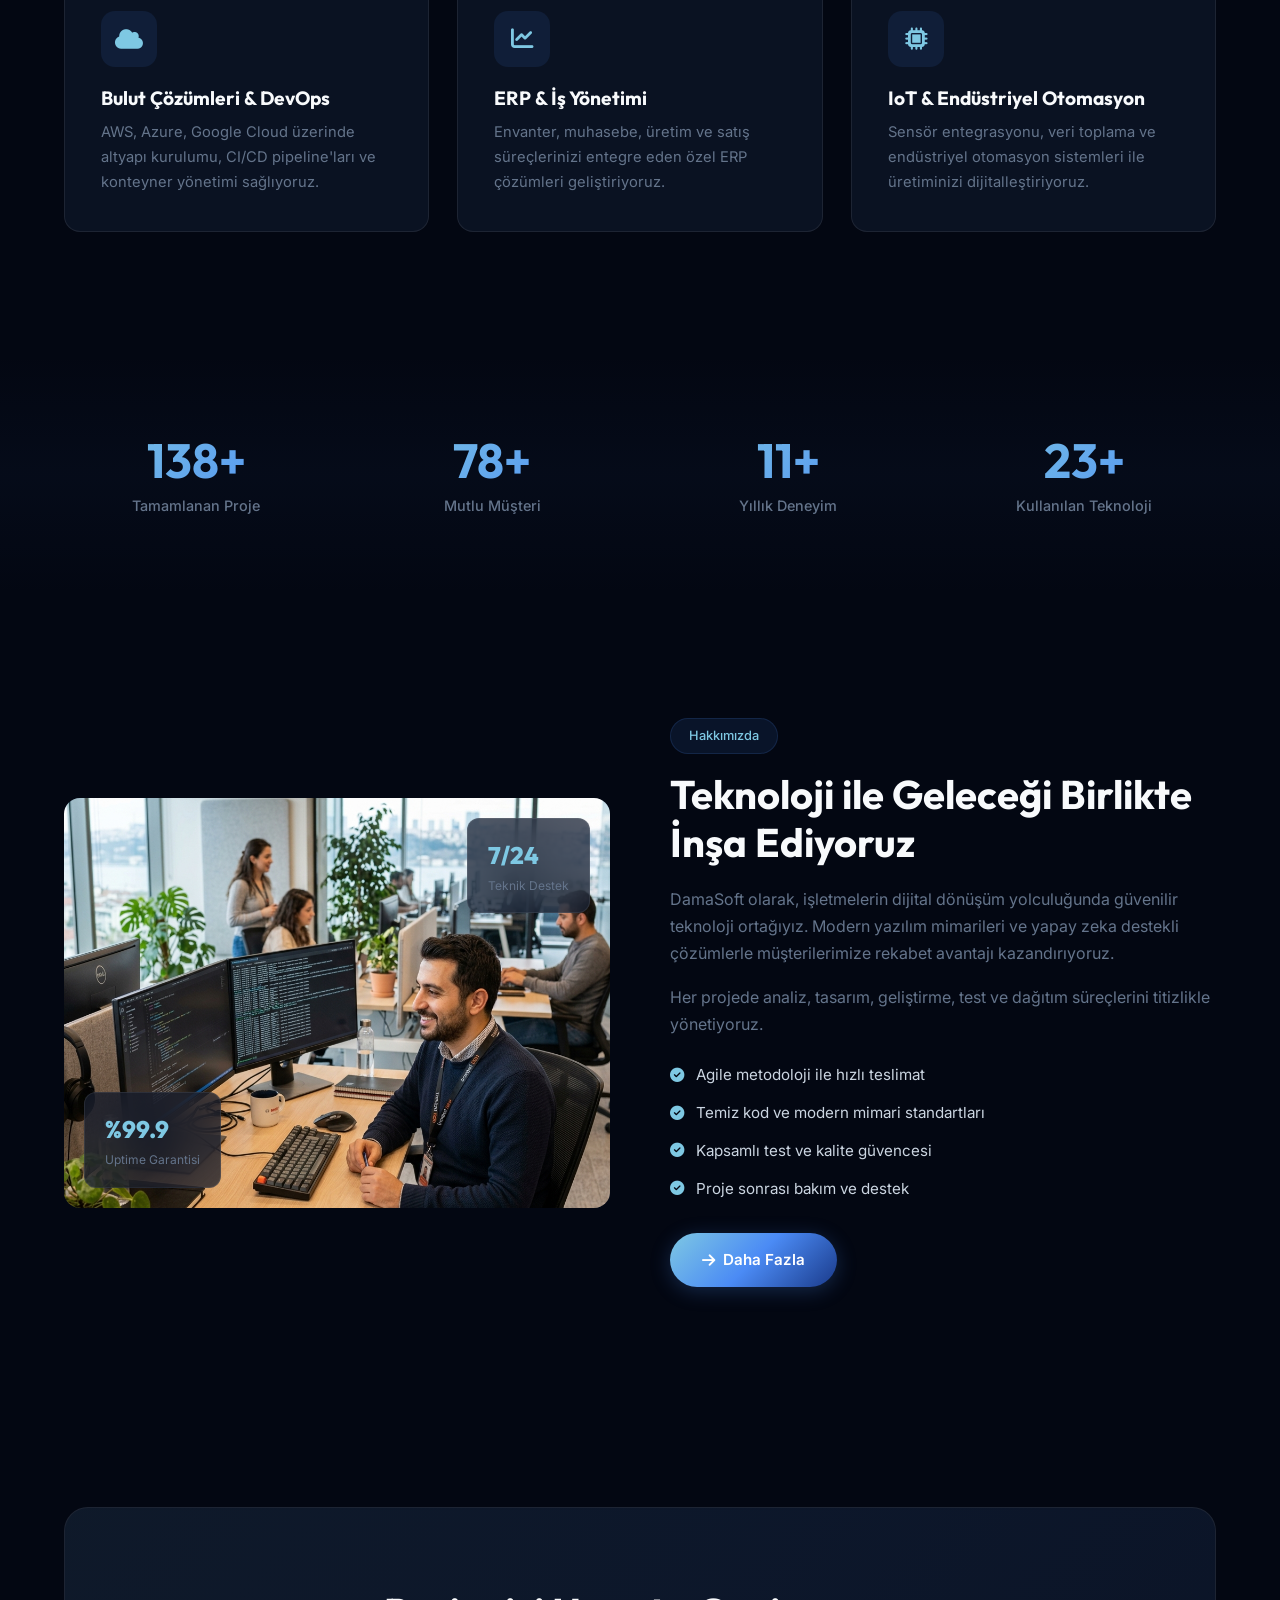
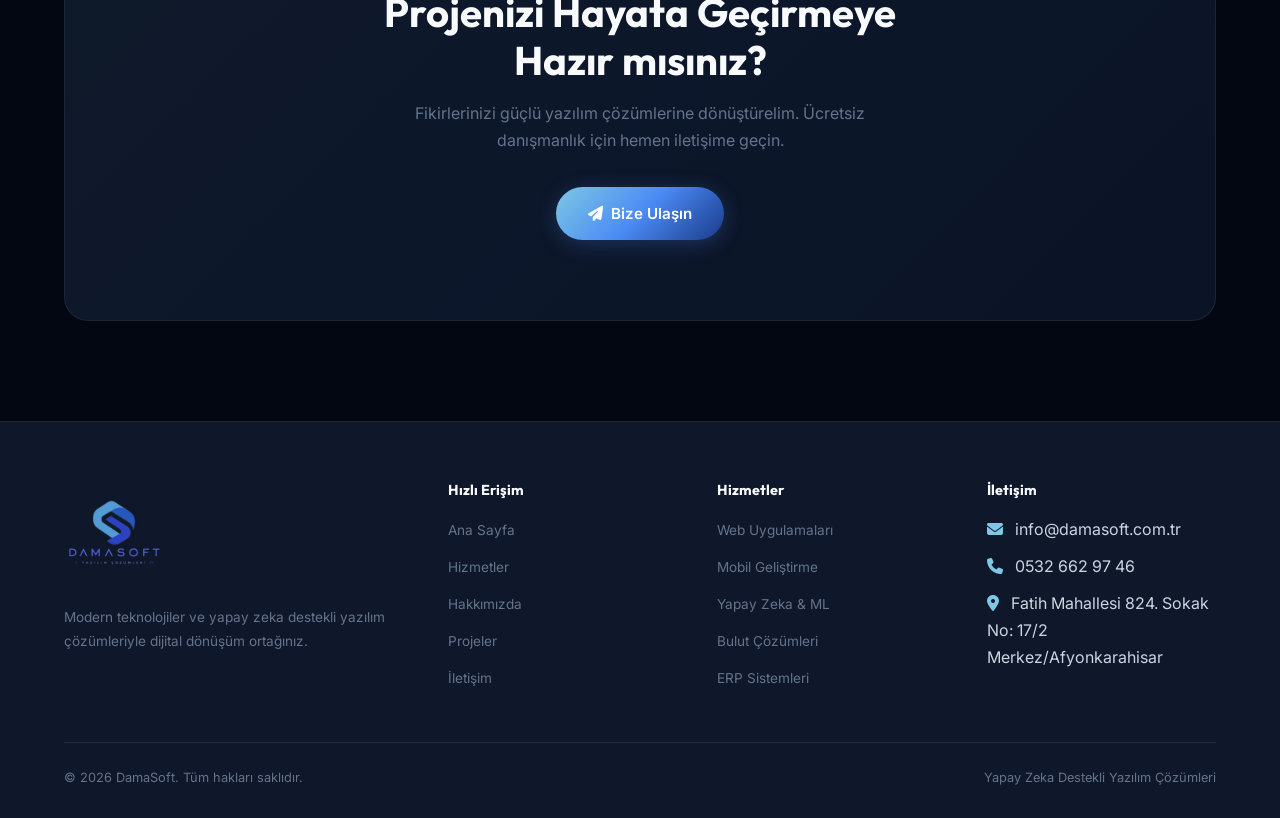
==== commit 001ef3e1: "Analytics: Added tracking code to all pages" ====
--- a/index.html
+++ b/index.html
@@ -3,6 +3,15 @@
 <head>
   <meta charset="UTF-8">
   <meta name="viewport" content="width=device-width, initial-scale=1.0">
+  <!-- Google tag (gtag.js) -->
+  <script async src="https://www.googletagmanager.com/gtag/js?id=G-VV3FCT3LTC"></script>
+  <script>
+    window.dataLayer = window.dataLayer || [];
+    function gtag(){dataLayer.push(arguments);}
+    gtag('js', new Date());
+
+    gtag('config', 'G-VV3FCT3LTC');
+  </script>
   <title>DamaSoft - Yazılım Çözümleri | Dijital Dönüşüm Ortağınız</title>
   <meta name="description" content="DamaSoft, web uygulamaları, mobil çözümler, yapay zeka ve bulut sistemleri alanlarında profesyonel yazılım hizmetleri sunar.">
   <meta property="og:title" content="DamaSoft - Yazılım Çözümleri">
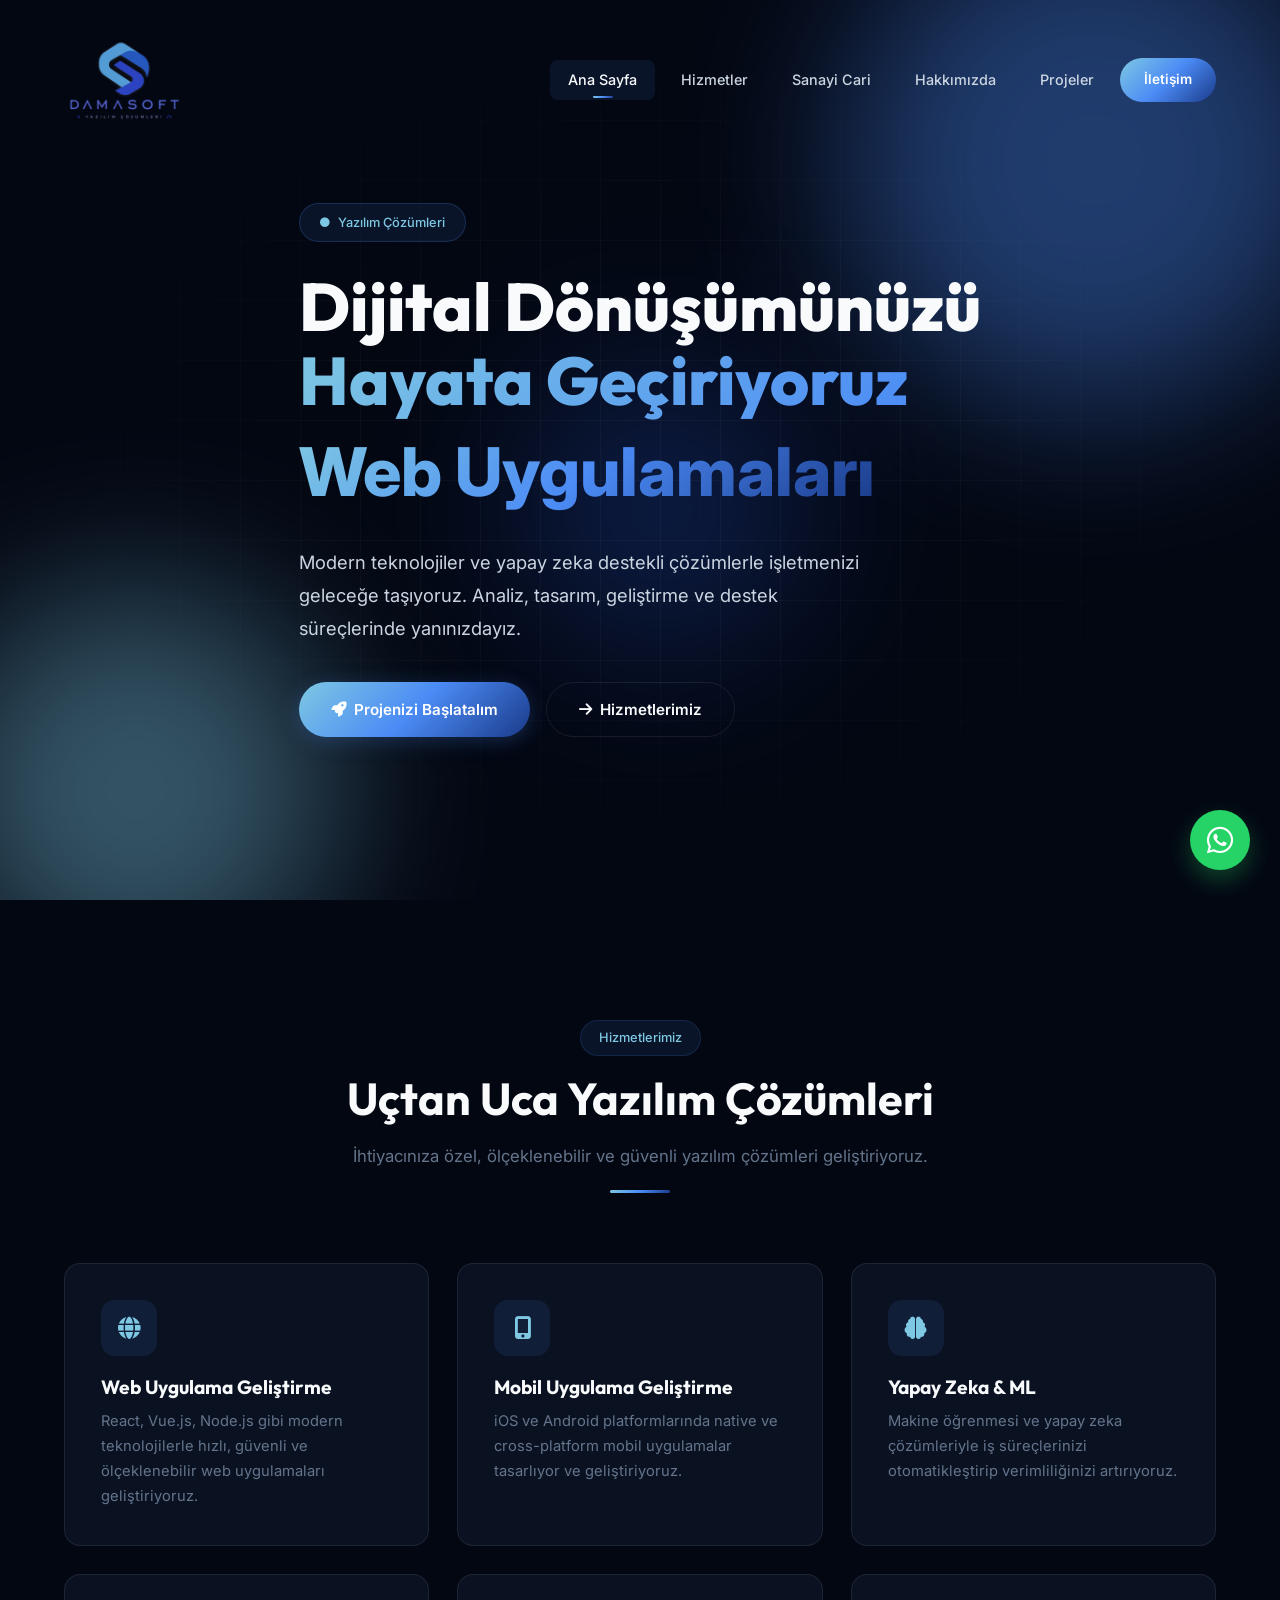
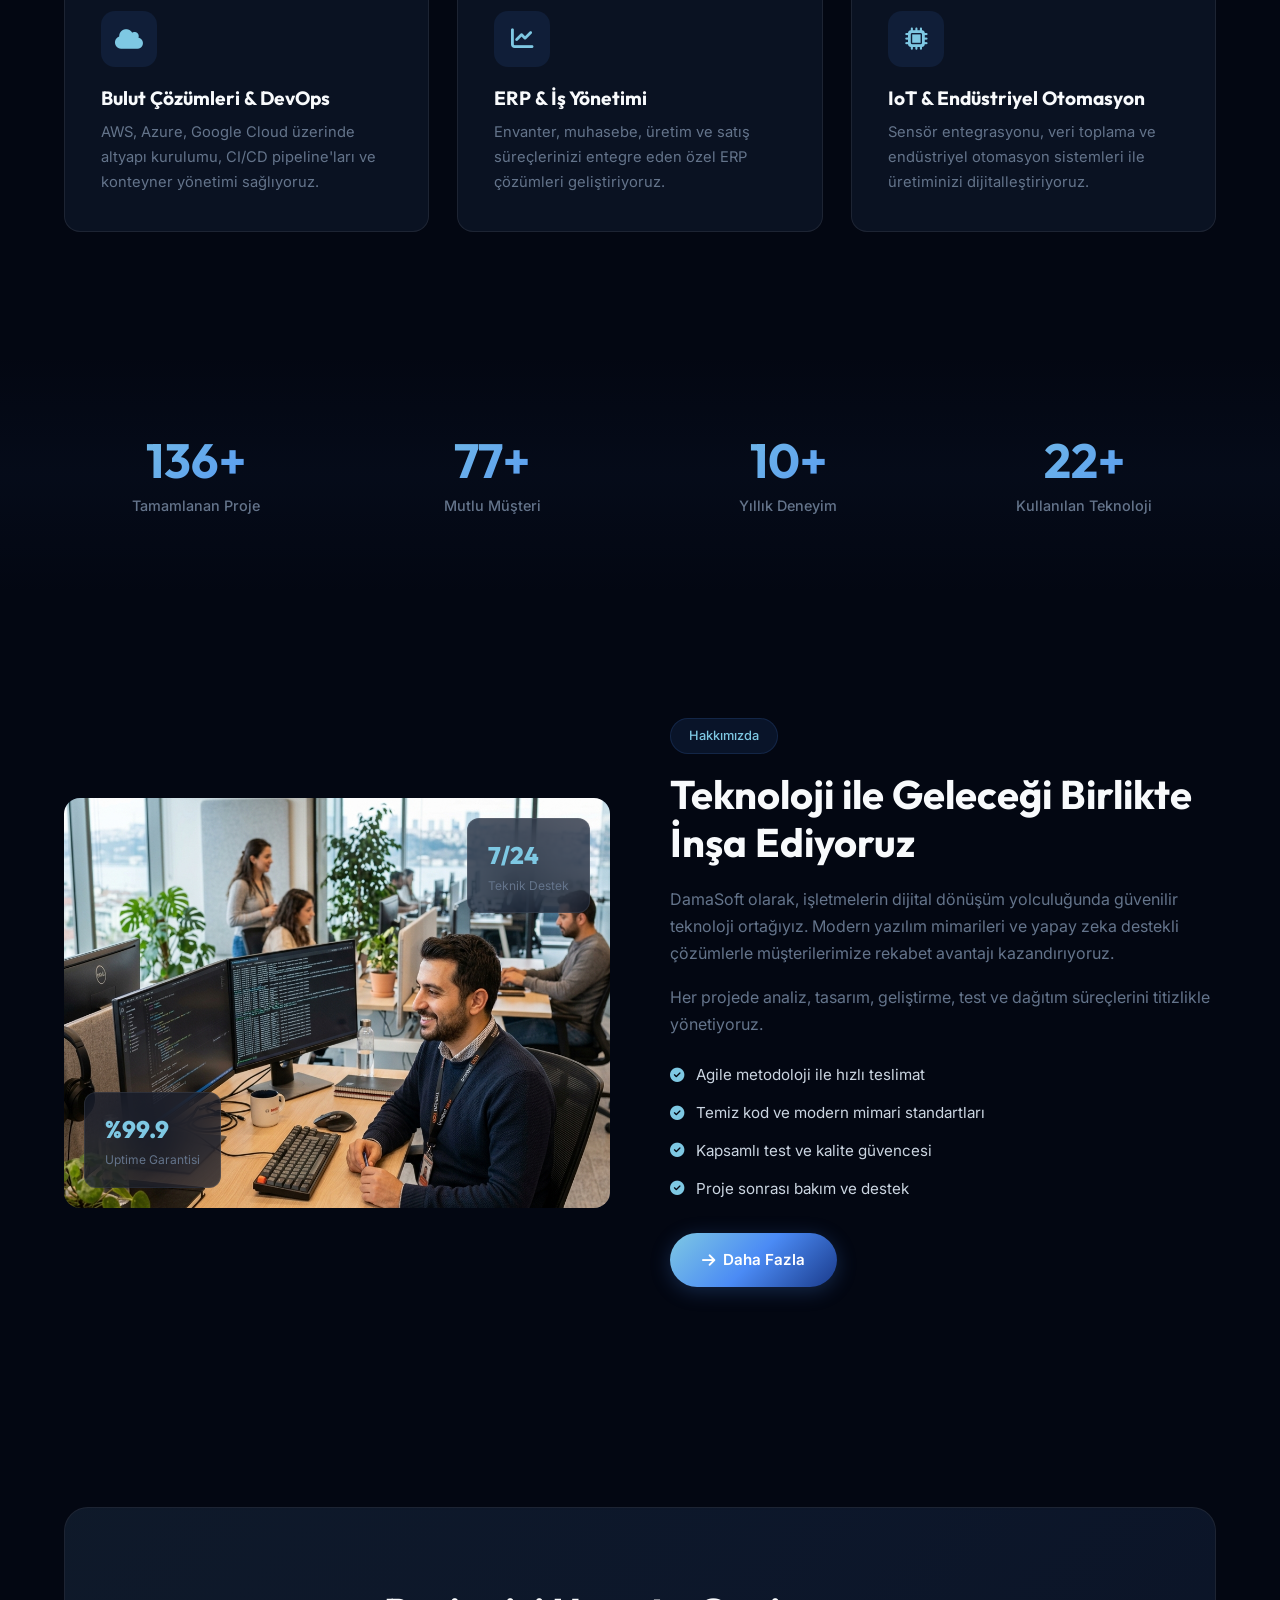
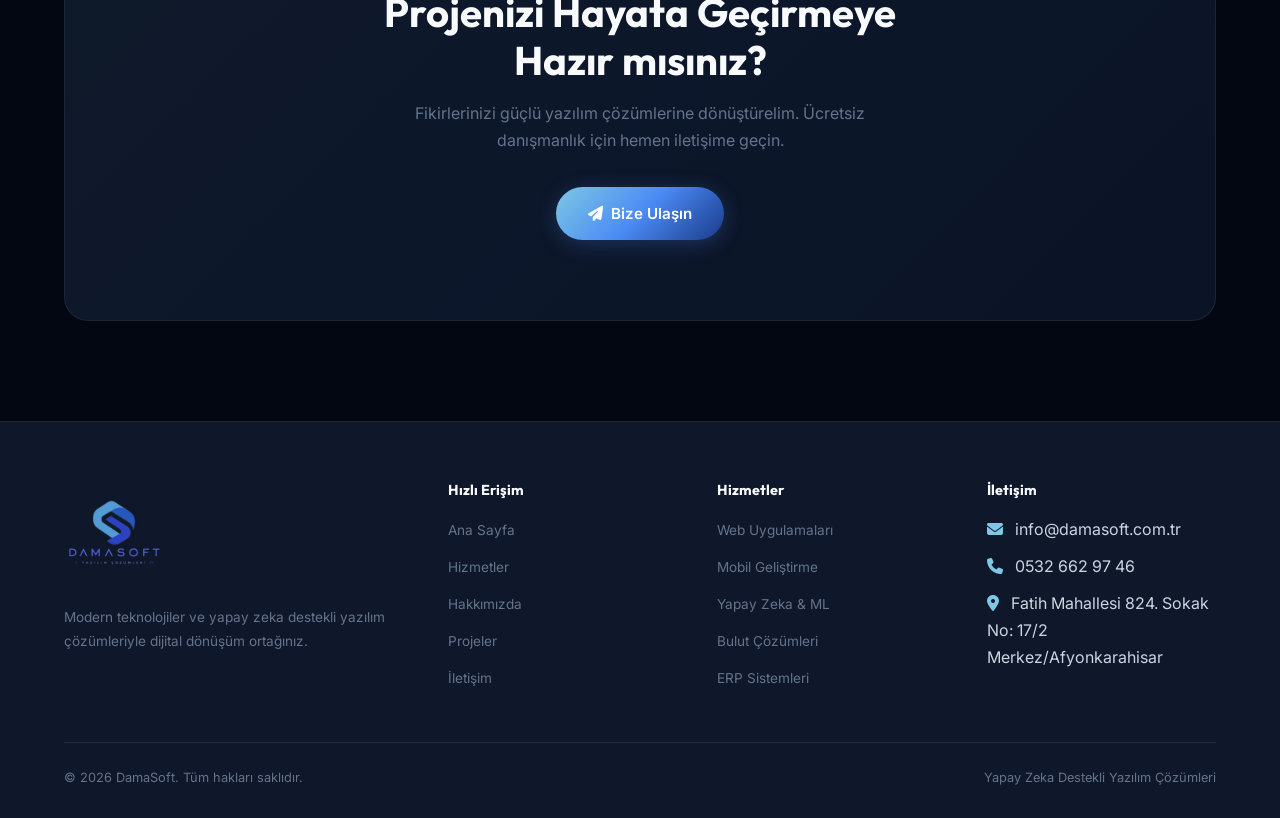
==== commit 7adde2e7: "Patron: Sanayi Cari tanitim sayfasi eklendi ve menulere link verildi" ====
--- a/index.html
+++ b/index.html
@@ -36,6 +36,7 @@
     <div class="nav-menu" id="nav-menu">
       <a href="index.html" class="nav-link active">Ana Sayfa</a>
       <a href="hizmetler.html" class="nav-link">Hizmetler</a>
+      <a href="sanayi-cari.html" class="nav-link">Sanayi Cari</a>
       <a href="hakkimizda.html" class="nav-link">Hakkımızda</a>
       <a href="projeler.html" class="nav-link">Projeler</a>
       <a href="iletisim.html" class="nav-link nav-cta">İletişim</a>
